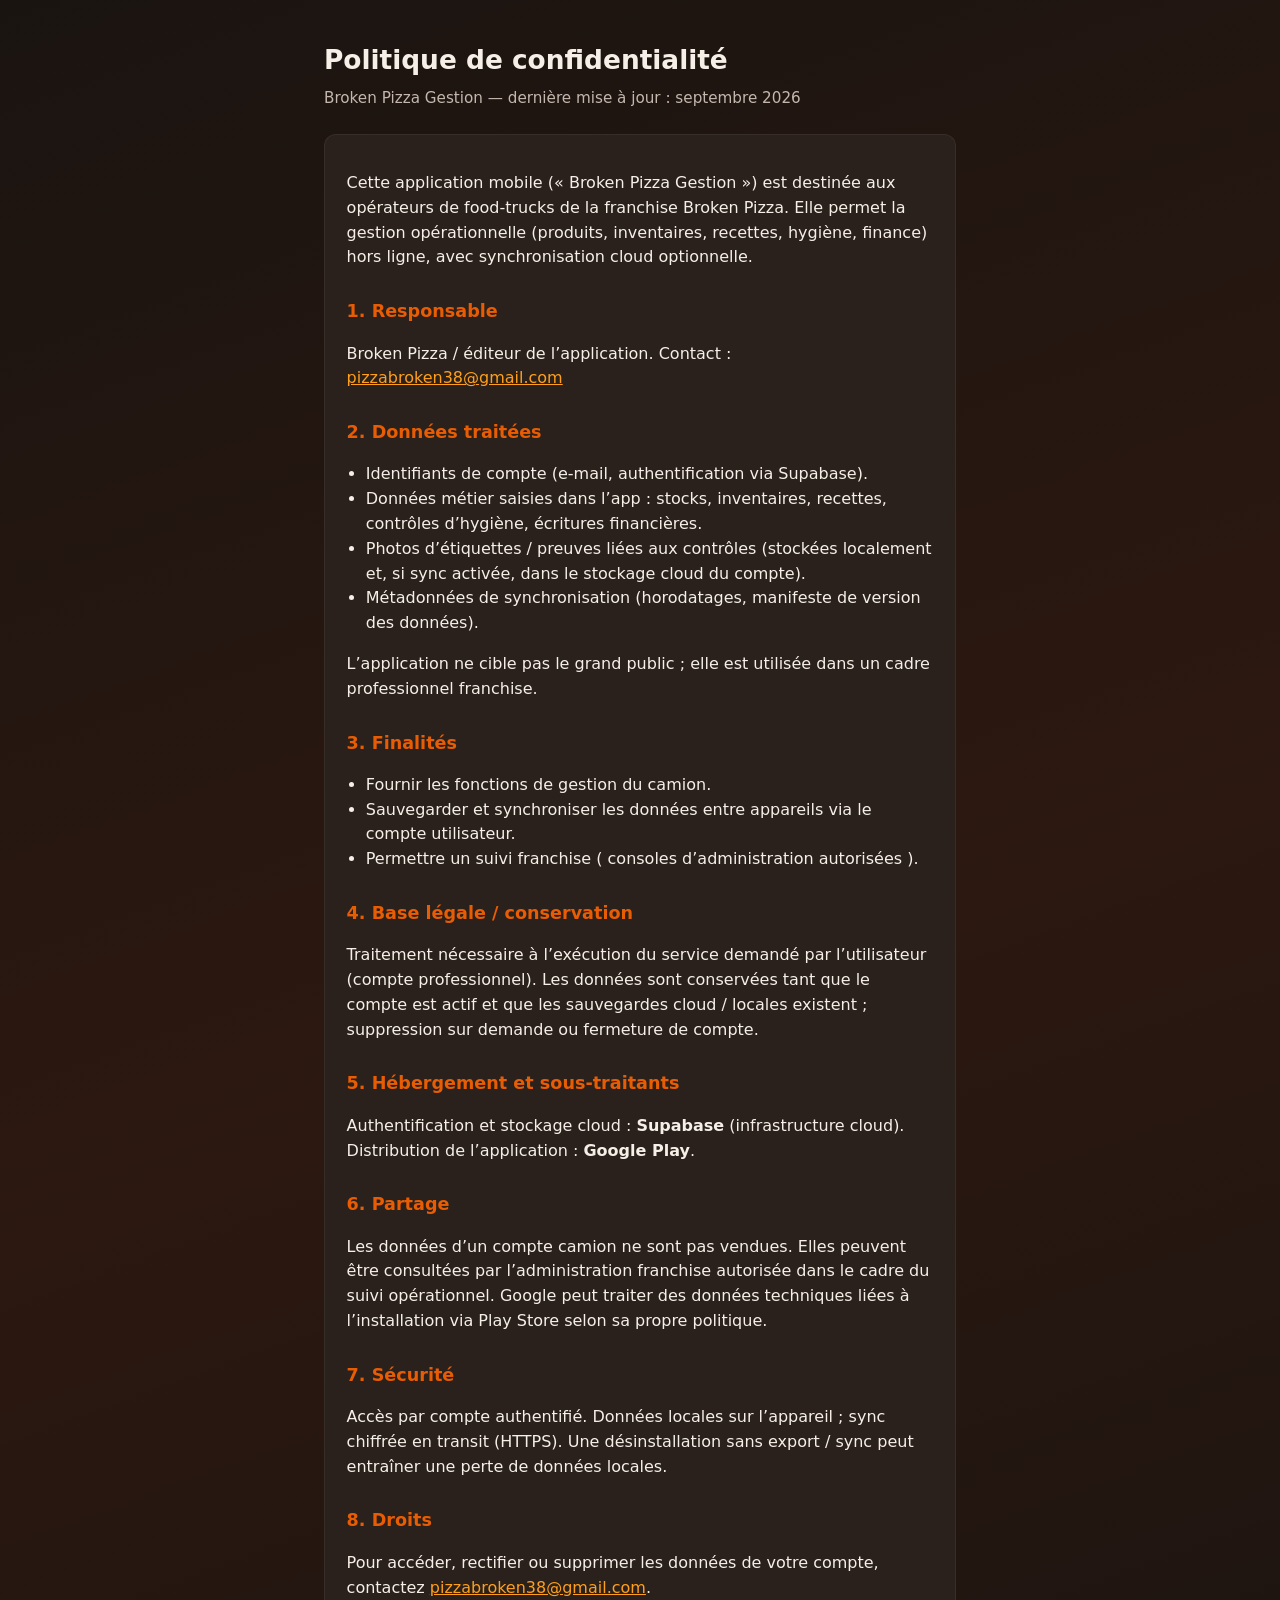
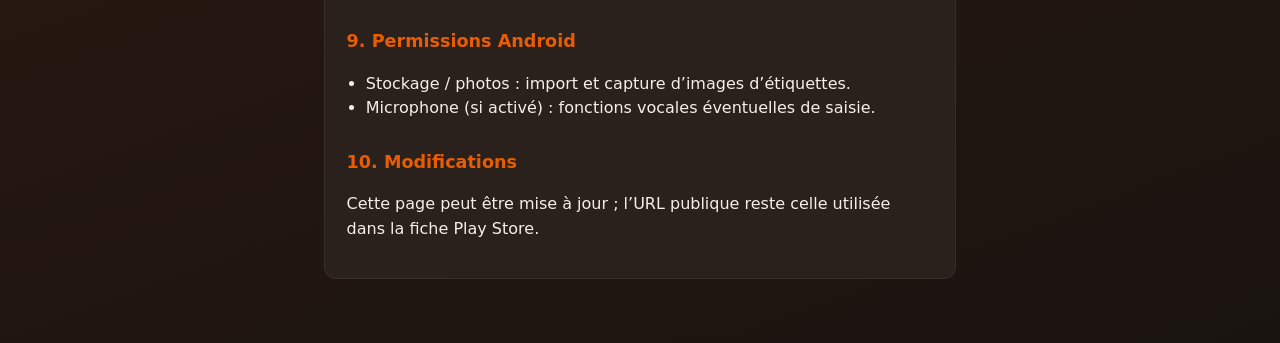
==== privacy.html @ 40dcc437 "Add Play Store privacy policy page. Public URL required by Google Play Console listing." ====
<!DOCTYPE html>
<html lang="fr">
<head>
  <meta charset="utf-8" />
  <meta name="viewport" content="width=device-width, initial-scale=1" />
  <title>Politique de confidentialité — Broken Pizza Gestion</title>
  <style>
    :root {
      --bg: #1a1410;
      --card: #2a211c;
      --text: #f5efe8;
      --muted: #c4b8ae;
      --accent: #e85d04;
    }
    * { box-sizing: border-box; }
    body {
      margin: 0;
      font-family: "Segoe UI", system-ui, sans-serif;
      background: linear-gradient(160deg, #1a1410 0%, #2c1810 50%, #1a1410 100%);
      color: var(--text);
      line-height: 1.55;
      min-height: 100vh;
    }
    main {
      max-width: 42rem;
      margin: 0 auto;
      padding: 2.5rem 1.25rem 4rem;
    }
    h1 { font-size: 1.65rem; margin: 0 0 0.35rem; }
    h2 { font-size: 1.1rem; margin: 1.75rem 0 0.5rem; color: var(--accent); }
    .sub { color: var(--muted); margin: 0 0 1.5rem; font-size: 0.95rem; }
    p, li { color: var(--text); }
    ul { padding-left: 1.2rem; }
    a { color: #ff9f1c; }
    .card {
      background: var(--card);
      border-radius: 12px;
      padding: 1.25rem 1.35rem;
      border: 1px solid rgba(255,255,255,0.06);
    }
  </style>
</head>
<body>
  <main>
    <h1>Politique de confidentialité</h1>
    <p class="sub">Broken Pizza Gestion — dernière mise à jour : septembre 2026</p>
    <div class="card">
      <p>
        Cette application mobile (« Broken Pizza Gestion ») est destinée aux opérateurs
        de food-trucks de la franchise Broken Pizza. Elle permet la gestion opérationnelle
        (produits, inventaires, recettes, hygiène, finance) hors ligne, avec synchronisation
        cloud optionnelle.
      </p>

      <h2>1. Responsable</h2>
      <p>
        Broken Pizza / éditeur de l’application. Contact :
        <a href="mailto:pizzabroken38@gmail.com">pizzabroken38@gmail.com</a>
      </p>

      <h2>2. Données traitées</h2>
      <ul>
        <li>Identifiants de compte (e-mail, authentification via Supabase).</li>
        <li>Données métier saisies dans l’app : stocks, inventaires, recettes, contrôles d’hygiène, écritures financières.</li>
        <li>Photos d’étiquettes / preuves liées aux contrôles (stockées localement et, si sync activée, dans le stockage cloud du compte).</li>
        <li>Métadonnées de synchronisation (horodatages, manifeste de version des données).</li>
      </ul>
      <p>L’application ne cible pas le grand public ; elle est utilisée dans un cadre professionnel franchise.</p>

      <h2>3. Finalités</h2>
      <ul>
        <li>Fournir les fonctions de gestion du camion.</li>
        <li>Sauvegarder et synchroniser les données entre appareils via le compte utilisateur.</li>
        <li>Permettre un suivi franchise ( consoles d’administration autorisées ).</li>
      </ul>

      <h2>4. Base légale / conservation</h2>
      <p>
        Traitement nécessaire à l’exécution du service demandé par l’utilisateur (compte
        professionnel). Les données sont conservées tant que le compte est actif et que
        les sauvegardes cloud / locales existent ; suppression sur demande ou fermeture de compte.
      </p>

      <h2>5. Hébergement et sous-traitants</h2>
      <p>
        Authentification et stockage cloud : <strong>Supabase</strong> (infrastructure cloud).
        Distribution de l’application : <strong>Google Play</strong>.
      </p>

      <h2>6. Partage</h2>
      <p>
        Les données d’un compte camion ne sont pas vendues. Elles peuvent être consultées
        par l’administration franchise autorisée dans le cadre du suivi opérationnel.
        Google peut traiter des données techniques liées à l’installation via Play Store
        selon sa propre politique.
      </p>

      <h2>7. Sécurité</h2>
      <p>
        Accès par compte authentifié. Données locales sur l’appareil ; sync chiffrée en transit (HTTPS).
        Une désinstallation sans export / sync peut entraîner une perte de données locales.
      </p>

      <h2>8. Droits</h2>
      <p>
        Pour accéder, rectifier ou supprimer les données de votre compte, contactez
        <a href="mailto:pizzabroken38@gmail.com">pizzabroken38@gmail.com</a>.
      </p>

      <h2>9. Permissions Android</h2>
      <ul>
        <li>Stockage / photos : import et capture d’images d’étiquettes.</li>
        <li>Microphone (si activé) : fonctions vocales éventuelles de saisie.</li>
      </ul>

      <h2>10. Modifications</h2>
      <p>
        Cette page peut être mise à jour ; l’URL publique reste celle utilisée dans la fiche Play Store.
      </p>
    </div>
  </main>
</body>
</html>
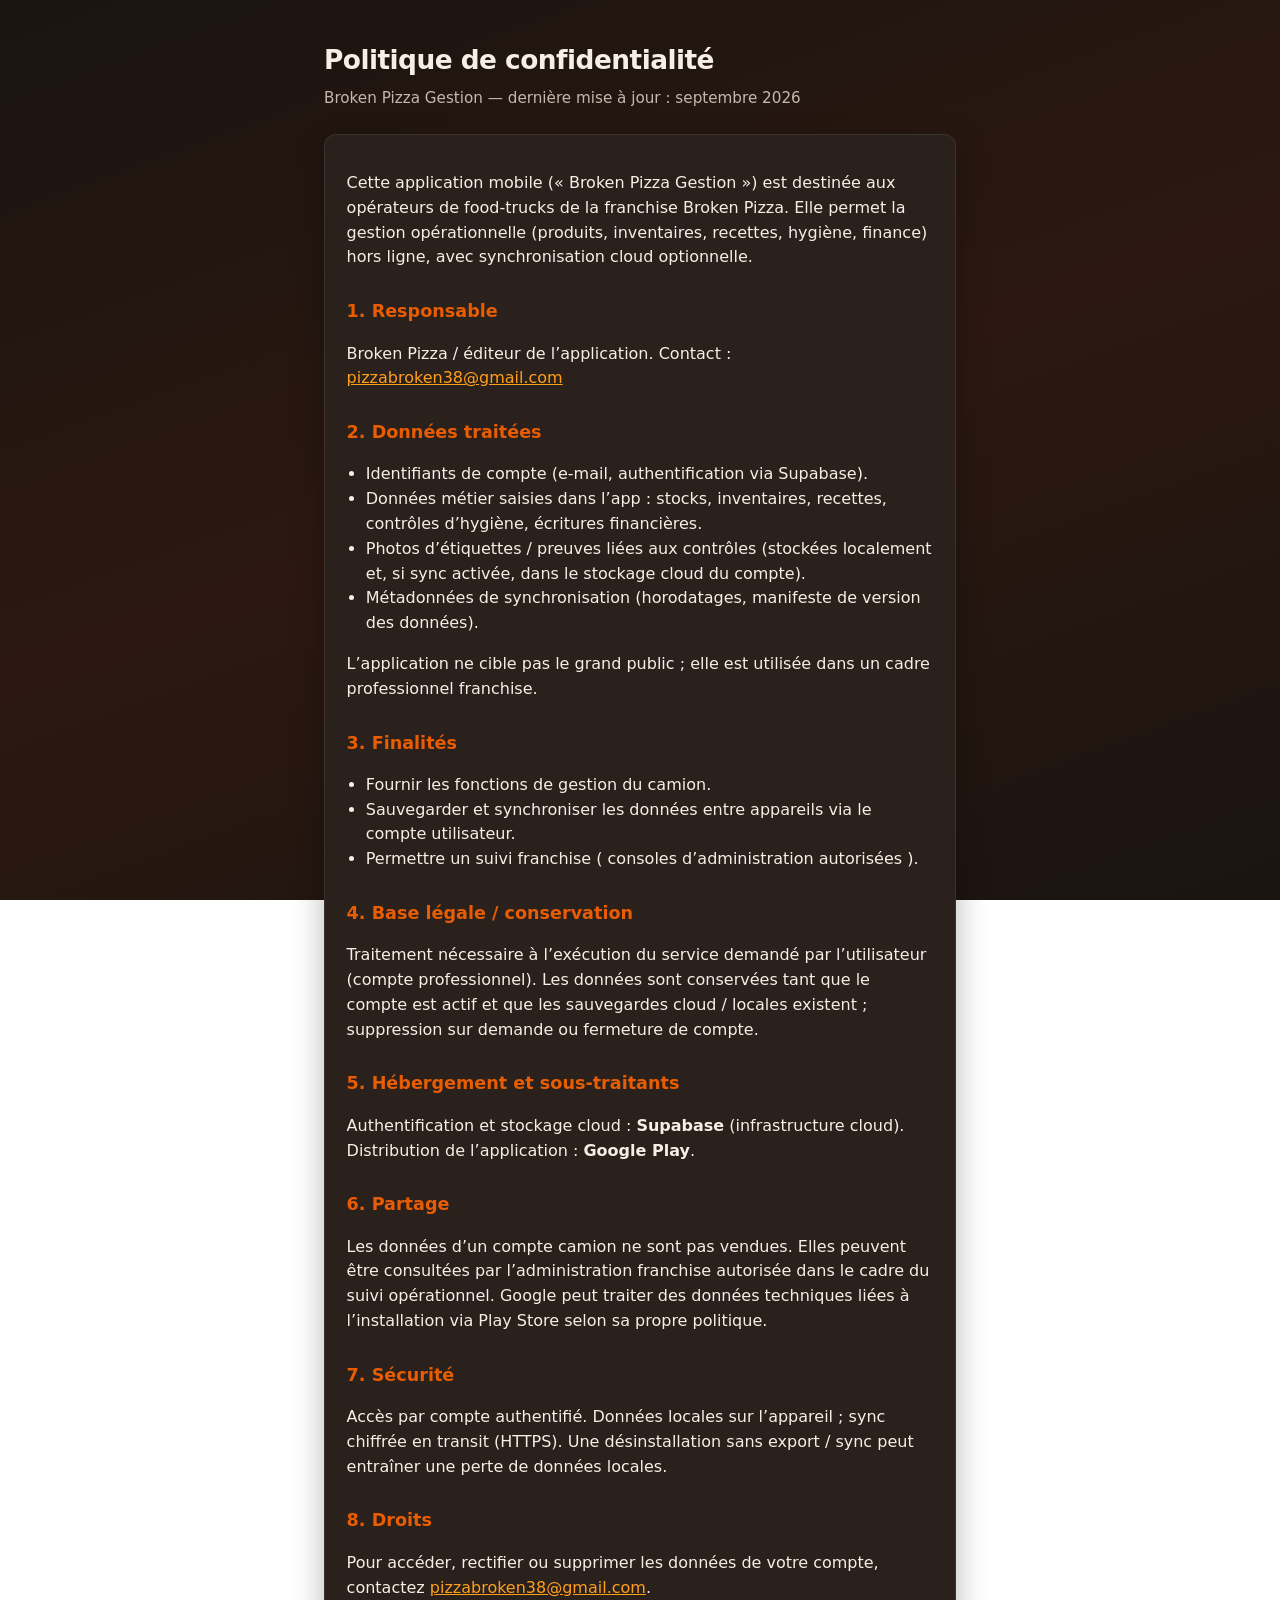
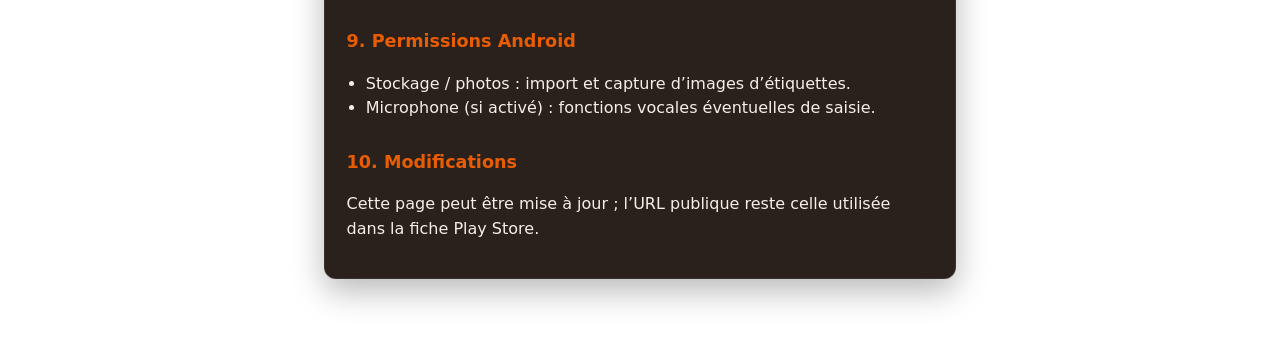
==== commit eb2ede3c: "Align admin dashboard theme with privacy page. Dark espresso background, shared tokens, readable sur" ====
--- a/privacy.html
+++ b/privacy.html
@@ -4,40 +4,18 @@
   <meta charset="utf-8" />
   <meta name="viewport" content="width=device-width, initial-scale=1" />
   <title>Politique de confidentialité — Broken Pizza Gestion</title>
+  <link rel="stylesheet" href="./styles.css" />
   <style>
-    :root {
-      --bg: #1a1410;
-      --card: #2a211c;
-      --text: #f5efe8;
-      --muted: #c4b8ae;
-      --accent: #e85d04;
-    }
-    * { box-sizing: border-box; }
-    body {
-      margin: 0;
-      font-family: "Segoe UI", system-ui, sans-serif;
-      background: linear-gradient(160deg, #1a1410 0%, #2c1810 50%, #1a1410 100%);
-      color: var(--text);
-      line-height: 1.55;
-      min-height: 100vh;
-    }
     main {
       max-width: 42rem;
       margin: 0 auto;
       padding: 2.5rem 1.25rem 4rem;
     }
-    h1 { font-size: 1.65rem; margin: 0 0 0.35rem; }
-    h2 { font-size: 1.1rem; margin: 1.75rem 0 0.5rem; color: var(--accent); }
-    .sub { color: var(--muted); margin: 0 0 1.5rem; font-size: 0.95rem; }
-    p, li { color: var(--text); }
-    ul { padding-left: 1.2rem; }
-    a { color: #ff9f1c; }
-    .card {
-      background: var(--card);
-      border-radius: 12px;
-      padding: 1.25rem 1.35rem;
-      border: 1px solid rgba(255,255,255,0.06);
-    }
+    main h1 { margin: 0 0 0.35rem; }
+    main h2 { font-size: 1.1rem; margin: 1.75rem 0 0.5rem; }
+    main .sub { margin: 0 0 1.5rem; }
+    main ul { padding-left: 1.2rem; }
+    main .card { padding: 1.25rem 1.35rem; }
   </style>
 </head>
 <body>
--- a/styles.css
+++ b/styles.css
@@ -0,0 +1,500 @@
+:root {
+  --bg: #1a1410;
+  --bg-mid: #2c1810;
+  --ink: #f5efe8;
+  --muted: #c4b8ae;
+  --card: #2a211c;
+  --line: rgba(255, 255, 255, 0.08);
+  --accent: #e85d04;
+  --accent-soft: #ff9f1c;
+  --surface: #231c17;
+  --surface-hover: #3a2a22;
+  --ok: #5ecf8a;
+  --warn: #f0a35a;
+  --bad: #ff7a8a;
+  font-family: "Segoe UI", system-ui, sans-serif;
+}
+
+* { box-sizing: border-box; }
+
+body {
+  margin: 0;
+  min-height: 100vh;
+  background: linear-gradient(160deg, var(--bg) 0%, var(--bg-mid) 50%, var(--bg) 100%);
+  background-attachment: fixed;
+  color: var(--ink);
+  line-height: 1.55;
+}
+
+a { color: var(--accent-soft); }
+
+.wrap.desktop {
+  max-width: 1180px;
+  margin: 0 auto;
+  padding: 28px 28px 56px;
+}
+
+header {
+  display: flex;
+  align-items: center;
+  justify-content: space-between;
+  gap: 12px;
+  margin-bottom: 22px;
+}
+
+h1 {
+  margin: 0;
+  font-size: 1.65rem;
+  letter-spacing: -0.02em;
+  color: var(--ink);
+}
+
+h2 {
+  color: var(--accent);
+}
+
+.sub {
+  margin: 4px 0 0;
+  color: var(--muted);
+  font-size: 0.95rem;
+}
+
+.card {
+  background: var(--card);
+  border: 1px solid var(--line);
+  border-radius: 12px;
+  padding: 20px;
+  box-shadow: 0 12px 32px rgba(0, 0, 0, 0.28);
+}
+
+.login-card { max-width: 420px; margin: 48px auto 0; }
+
+label {
+  display: block;
+  margin-top: 12px;
+  font-size: 0.9rem;
+  color: var(--muted);
+}
+
+input[type="email"],
+input[type="password"],
+input[type="text"] {
+  width: 100%;
+  margin-top: 6px;
+  padding: 11px 12px;
+  border: 1px solid var(--line);
+  border-radius: 10px;
+  font-size: 1rem;
+  background: var(--surface);
+  color: var(--ink);
+}
+
+input[type="email"]:focus,
+input[type="password"]:focus,
+input[type="text"]:focus,
+input[type="search"]:focus,
+select:focus {
+  outline: 1px solid var(--accent);
+  border-color: var(--accent);
+}
+
+button {
+  cursor: pointer;
+  border: 0;
+  border-radius: 10px;
+  padding: 10px 16px;
+  font-size: 0.95rem;
+  background: var(--accent);
+  color: #fff;
+}
+
+button.secondary {
+  background: transparent;
+  color: var(--ink);
+  border: 1px solid var(--line);
+}
+
+button.secondary:hover {
+  background: var(--surface-hover);
+}
+
+button:disabled { opacity: 0.55; cursor: not-allowed; }
+
+.row, .toolbar {
+  display: flex;
+  gap: 12px;
+  flex-wrap: wrap;
+  align-items: center;
+}
+
+.toolbar { margin-bottom: 14px; }
+
+.chk {
+  display: inline-flex;
+  align-items: center;
+  gap: 8px;
+  margin: 0;
+  color: var(--ink);
+  font-size: 0.92rem;
+}
+
+.err { color: var(--bad); margin-top: 10px; white-space: pre-wrap; }
+.ok { color: var(--ok); }
+.hidden { display: none !important; }
+
+.table-wrap { padding: 0; overflow: hidden; }
+
+.truck-table {
+  width: 100%;
+  border-collapse: collapse;
+}
+
+.truck-table th,
+.truck-table td {
+  text-align: left;
+  padding: 14px 16px;
+  border-bottom: 1px solid var(--line);
+  vertical-align: middle;
+}
+
+.truck-table th {
+  font-size: 0.82rem;
+  text-transform: uppercase;
+  letter-spacing: 0.04em;
+  color: var(--muted);
+  background: var(--surface);
+}
+
+.truck-table tbody tr {
+  cursor: pointer;
+  transition: background 0.12s ease;
+}
+
+.truck-table tbody tr:hover { background: var(--surface-hover); }
+
+.truck-table .name {
+  font-weight: 650;
+  font-size: 1.02rem;
+}
+
+.truck-table .meta {
+  color: var(--muted);
+  font-size: 0.85rem;
+}
+
+.badge {
+  display: inline-block;
+  padding: 4px 9px;
+  border-radius: 999px;
+  font-size: 0.78rem;
+  font-weight: 600;
+}
+
+.badge.ok { background: rgba(94, 207, 138, 0.15); color: var(--ok); }
+.badge.warn { background: rgba(240, 163, 90, 0.18); color: var(--warn); }
+.badge.bad { background: rgba(255, 122, 138, 0.18); color: var(--bad); }
+.badge.mute { background: rgba(255, 255, 255, 0.06); color: var(--muted); }
+
+.bilan-grid {
+  display: grid;
+  grid-template-columns: 1.2fr 1fr;
+  gap: 16px;
+}
+
+.kpi-grid {
+  display: grid;
+  grid-template-columns: 1fr 1fr;
+  gap: 12px;
+}
+
+.kpi {
+  background: var(--surface);
+  border: 1px solid var(--line);
+  border-radius: 12px;
+  padding: 14px 16px;
+}
+
+.kpi .label {
+  color: var(--muted);
+  font-size: 0.85rem;
+  margin-bottom: 6px;
+}
+
+.kpi .value {
+  font-size: 1.35rem;
+  font-weight: 700;
+  letter-spacing: -0.02em;
+  color: var(--ink);
+}
+
+.kpi .hint {
+  margin-top: 4px;
+  color: var(--muted);
+  font-size: 0.82rem;
+}
+
+.info-row {
+  display: grid;
+  grid-template-columns: 150px 1fr;
+  gap: 8px;
+  padding: 7px 0;
+  border-bottom: 1px solid var(--line);
+  font-size: 0.95rem;
+}
+
+.info-row span { color: var(--muted); }
+.info-row strong { font-weight: 600; word-break: break-word; color: var(--ink); }
+
+.progress-bar {
+  margin-top: 12px;
+  height: 6px;
+  border-radius: 999px;
+  background: rgba(255, 255, 255, 0.08);
+  overflow: hidden;
+}
+
+.progress-bar > div {
+  height: 100%;
+  width: 40%;
+  background: var(--accent);
+  animation: pulse 1.1s ease-in-out infinite;
+}
+
+@keyframes pulse {
+  0% { transform: translateX(-120%); }
+  100% { transform: translateX(280%); }
+}
+
+.details-head {
+  display: flex;
+  justify-content: space-between;
+  gap: 16px;
+  align-items: flex-start;
+  margin-bottom: 14px;
+}
+
+.counts-strip {
+  display: flex;
+  flex-wrap: wrap;
+  gap: 8px;
+  justify-content: flex-end;
+}
+
+.counts-strip span {
+  background: var(--surface);
+  border: 1px solid var(--line);
+  border-radius: 999px;
+  padding: 4px 10px;
+  font-size: 0.82rem;
+  color: var(--muted);
+}
+
+.tabs {
+  display: flex;
+  flex-wrap: wrap;
+  gap: 8px;
+  margin-bottom: 14px;
+}
+
+.tab-btn {
+  background: transparent;
+  color: var(--ink);
+  border: 1px solid var(--line);
+}
+
+.tab-btn.active {
+  background: var(--accent);
+  color: #fff;
+  border-color: var(--accent);
+}
+
+.toolbar.tight { margin-bottom: 12px; }
+
+.seg {
+  display: inline-flex;
+  border: 1px solid var(--line);
+  border-radius: 10px;
+  overflow: hidden;
+}
+
+.seg-btn {
+  border-radius: 0;
+  background: transparent;
+  color: var(--ink);
+  border: 0;
+  border-right: 1px solid var(--line);
+}
+
+.seg-btn:last-child { border-right: 0; }
+
+.seg-btn.active {
+  background: rgba(232, 93, 4, 0.2);
+  color: var(--accent-soft);
+  font-weight: 650;
+}
+
+select,
+input[type="search"] {
+  padding: 9px 11px;
+  border: 1px solid var(--line);
+  border-radius: 10px;
+  font-size: 0.92rem;
+  background: var(--surface);
+  color: var(--ink);
+}
+
+input[type="search"] { min-width: 180px; }
+
+.table-wrap.plain {
+  border: 1px solid var(--line);
+  border-radius: 12px;
+  overflow: auto;
+  max-height: 62vh;
+  background: var(--card);
+}
+
+.data-table {
+  width: 100%;
+  border-collapse: collapse;
+  font-size: 0.92rem;
+}
+
+.data-table th,
+.data-table td {
+  padding: 10px 12px;
+  border-bottom: 1px solid var(--line);
+  text-align: left;
+  vertical-align: top;
+}
+
+.data-table th {
+  position: sticky;
+  top: 0;
+  background: var(--surface);
+  color: var(--muted);
+  font-size: 0.78rem;
+  text-transform: uppercase;
+  letter-spacing: 0.04em;
+  z-index: 1;
+}
+
+.data-table .num { text-align: right; font-variant-numeric: tabular-nums; white-space: nowrap; }
+.data-table .meta { color: var(--muted); font-size: 0.85rem; }
+.data-table tr.row-warn { background: rgba(255, 122, 138, 0.1); }
+
+.pager {
+  display: flex;
+  align-items: center;
+  gap: 12px;
+  margin-top: 12px;
+}
+
+.split-pane {
+  display: grid;
+  grid-template-columns: 280px 1fr;
+  gap: 14px;
+}
+
+.side-list { padding: 14px; }
+
+.side-scroll {
+  max-height: 62vh;
+  overflow: auto;
+  display: flex;
+  flex-direction: column;
+  gap: 6px;
+}
+
+.side-item {
+  text-align: left;
+  background: var(--surface);
+  color: var(--ink);
+  border: 1px solid transparent;
+  display: flex;
+  flex-direction: column;
+  gap: 2px;
+  padding: 10px 12px;
+}
+
+.side-item.active {
+  border-color: var(--accent);
+  background: rgba(232, 93, 4, 0.18);
+}
+
+.photo-grid {
+  display: grid;
+  grid-template-columns: repeat(auto-fill, minmax(160px, 1fr));
+  gap: 12px;
+}
+
+.photo-card {
+  display: block;
+  text-decoration: none;
+  color: inherit;
+  border: 1px solid var(--line);
+  border-radius: 12px;
+  overflow: hidden;
+  background: var(--card);
+}
+
+.photo-card img {
+  width: 100%;
+  height: 140px;
+  object-fit: cover;
+  display: block;
+  background: var(--surface);
+}
+
+.photo-missing {
+  height: 140px;
+  display: grid;
+  place-items: center;
+  color: var(--muted);
+  background: var(--surface);
+}
+
+.photo-meta {
+  padding: 8px 10px;
+  display: flex;
+  flex-direction: column;
+  gap: 2px;
+  font-size: 0.85rem;
+}
+
+.photo-meta span { color: var(--muted); }
+
+.truck-table tbody tr.row-alert { background: rgba(255, 122, 138, 0.1); }
+.truck-table tbody tr.row-alert:hover { background: rgba(255, 122, 138, 0.16); }
+
+.alerts-stack { display: flex; flex-direction: column; gap: 8px; }
+
+.alert-banner {
+  border-radius: 10px;
+  padding: 10px 14px;
+  font-size: 0.92rem;
+  border: 1px solid var(--line);
+}
+
+.alert-banner.bad {
+  background: rgba(255, 122, 138, 0.14);
+  border-color: rgba(255, 122, 138, 0.35);
+  color: var(--bad);
+  font-weight: 600;
+}
+
+.alert-banner.ok {
+  background: rgba(94, 207, 138, 0.12);
+  border-color: rgba(94, 207, 138, 0.3);
+  color: var(--ok);
+}
+
+.alert-banner.mute {
+  background: rgba(255, 255, 255, 0.04);
+  color: var(--muted);
+}
+
+@media (max-width: 900px) {
+  .bilan-grid, .kpi-grid, .split-pane { grid-template-columns: 1fr; }
+  .wrap.desktop { padding: 18px; }
+  .details-head { flex-direction: column; }
+}
